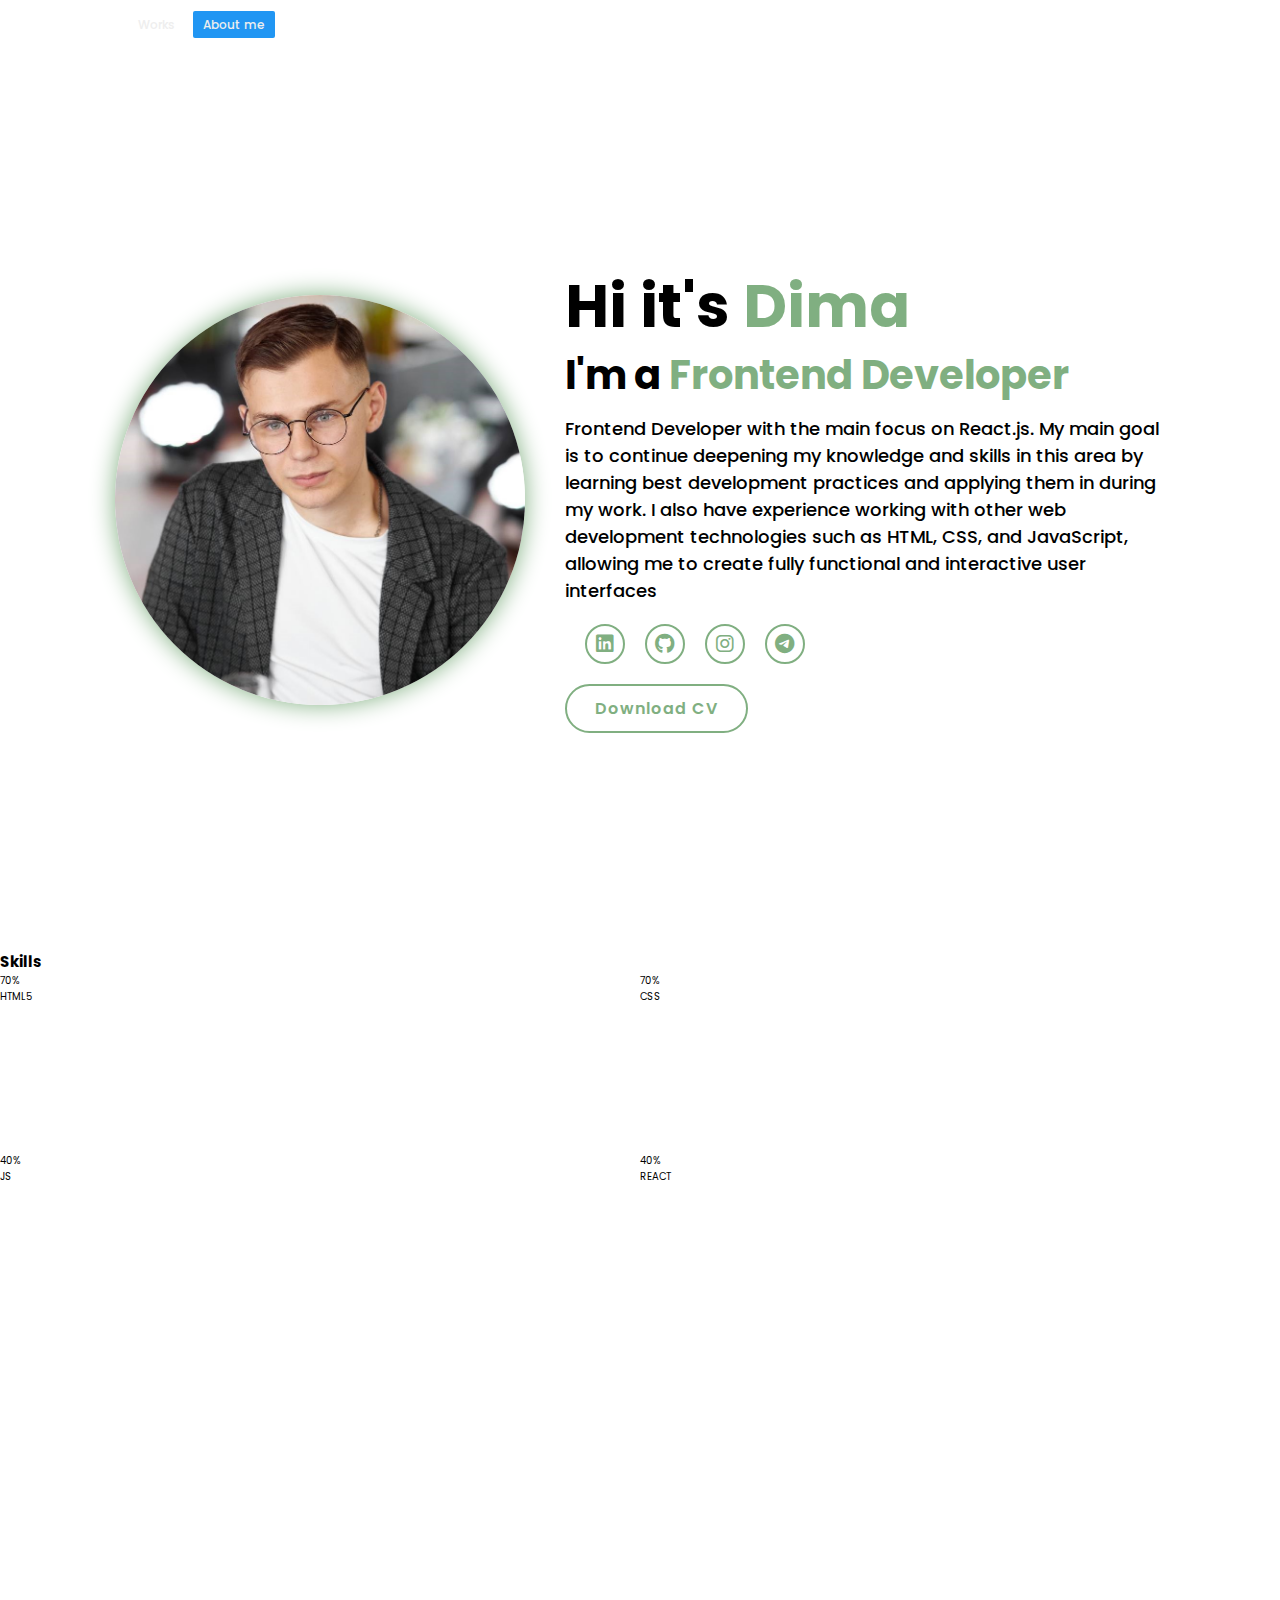
==== about.html @ f8163725 "Add files via upload" ====
<!DOCTYPE html>
<html lang="en">
	<head>
		<meta charset="UTF-8" />
		<meta name="viewport" content="width=device-width, initial-scale=1.0" />
		<title>Dmytryi - About Me</title>
		<link rel="stylesheet" href="./css/main.css" />
		<link
			rel="stylesheet"
			href="https://cdnjs.cloudflare.com/ajax/libs/font-awesome/6.0.0-beta3/css/all.min.css"
		/>
		<link
			rel="stylesheet"
			href="https://cdnjs.cloudflare.com/ajax/libs/font-awesome/6.6.0/css/all.min.css"
			integrity="sha512-Kc323vGBEqzTmouAECnVceyQqyqdsSiqLQISBL29aUW4U/M7pSPA/gEUZQqv1cwx4OnYxTxve5UMg5GT6L4JJg=="
			crossorigin="anonymous"
			referrerpolicy="no-referrer"
		/>
	</head>
	<body>
		<header>
			<nav>
				<a href="./index.html">Works</a>
				<a href="./about.html" class="active">About me</a>
			</nav>
		</header>
		<main>
			<section class="home section" id="home">
				<div class="home-img">
					<img src="./img/me/img1.jpg" alt="" />
				</div>
				<div class="home-content">
					<h1>Hi it's <span class="span">Dima</span></h1>
					<h3 class="typing-text">I'm a <span class="span"></span></h3>
					<p>
						Frontend Developer with the main focus on React.js. My main goal is
						to continue deepening my knowledge and skills in this area by
						learning best development practices and applying them in during my
						work. I also have experience working with other web development
						technologies such as HTML, CSS, and JavaScript, allowing me to
						create fully functional and interactive user interfaces
					</p>
					<div class="social-icon">
						<a href="#"><i class="fa-brands fa-linkedin"></i></a>
						<a href="#"><i class="fa-brands fa-github"></i></a>
						<a href="#"><i class="fa-brands fa-instagram"></i></a>
						<a href="#"><i class="fa-brands fa-telegram"></i></a>
					</div>
					<a href="#" class="btn">Download CV</a>
				</div>
			</section>
			<section class="skills">
				<h2>Skills</h2>
				<div class="radial-bars">
					<div class="radial-bar">
						<svg x="0px" y="0px" viewBox="0 0 200 200">
							<circle class="progress-bar" cx="100" cy="100" r="80"></circle>
							<circle class="path path-1" cx="100" cy="100" r="80"></circle>
						</svg>
						<div class="percentage">70%</div>
						<div class="text">HTML5</div>
					</div>
					<div class="radial-bar">
						<svg x="0px" y="0px" viewBox="0 0 200 200">
							<circle class="progress-bar" cx="100" cy="100" r="80"></circle>
							<circle class="path path-1" cx="100" cy="100" r="80"></circle>
						</svg>
						<div class="percentage">70%</div>
						<div class="text">CSS</div>
					</div>
					<div class="radial-bar">
						<svg x="0px" y="0px" viewBox="0 0 200 200">
							<circle class="progress-bar" cx="100" cy="100" r="80"></circle>
							<circle class="path path-1" cx="100" cy="100" r="80"></circle>
						</svg>
						<div class="percentage">40%</div>
						<div class="text">JS</div>
					</div>
					<div class="radial-bar">
						<svg x="0px" y="0px" viewBox="0 0 200 200">
							<circle class="progress-bar" cx="100" cy="100" r="80"></circle>
							<circle class="path path-1" cx="100" cy="100" r="80"></circle>
						</svg>
						<div class="percentage">40%</div>
						<div class="text">REACT</div>
					</div>
				</div>
			</section>
		</main>
		<footer></footer>
		<script src="./js/text.js"></script>
	</body>
</html>
---- css/main.css ----
@import url("https://fonts.googleapis.com/css2?family=Poppins:ital,wght@0,100;0,200;0,300;0,400;0,500;0,600;0,700;0,800;0,900;1,100;1,200;1,300;1,400;1,500;1,600;1,700;1,800;1,900&display=swap");
:root {
  --main-bg-color: #2196f3;
  --button-hover-color: #2196f3;
  --main-color: #80af81;
  --text-color: #000000;
  --second-bg-color: #ecffe6;
  --bg-color: #ffffff;
}

html {
  font-size: 62.5%;
  overflow-x: hidden;
}

html::-webkit-scrollbar {
  width: 0.8rem;
}

* {
  margin: 0;
  padding: 0;
  -webkit-box-sizing: border-box;
          box-sizing: border-box;
  text-decoration: none;
  border: none;
  outline: none;
  scroll-behavior: smooth;
  font-family: "Poppins", sans-serif;
}

body {
  font-family: "Poppins", sans-serif;
}

a {
  text-decoration: none;
}

/* Header section */
header {
  width: 1140px;
  max-width: 80%;
  margin: auto;
  height: 50px;
  display: -webkit-box;
  display: -ms-flexbox;
  display: flex;
  -webkit-box-align: center;
      -ms-flex-align: center;
          align-items: center;
  position: relative;
  z-index: 100;
}

header nav a {
  color: #eee;
  margin-right: 5px;
  padding: 5px 10px;
  font-family: "Poppins", sans-serif;
  font-size: 12px;
  -webkit-transition: 0.2s;
  transition: 0.2s;
  font-weight: 500;
}

header nav a.active,
header nav a:hover,
header nav a:focus {
  background: var(--main-bg-color);
  border-radius: 2px;
}

/* Slider section */
.slider {
  width: 100vw;
  height: 100vh;
  overflow: hidden;
  position: relative;
  margin-top: -50px;
}

.slider .list .item {
  width: 100%;
  height: 100%;
  position: absolute;
  inset: 0 0 0 0;
}

.slider .list .item img {
  width: 100%;
  height: 100%;
  -o-object-fit: cover;
     object-fit: cover;
}

.slider .list .item .content {
  position: absolute;
  top: 40%;
  width: 1140px;
  max-width: 80%;
  left: 50%;
  -webkit-transform: translateX(-50%);
          transform: translateX(-50%);
  padding-right: 30%;
  -webkit-box-sizing: border-box;
          box-sizing: border-box;
  color: #fff;
  text-shadow: 0 5px 10px rgba(0, 0, 0, 0.2666666667);
}

.slider .list .item .content .type {
  font-size: 5em;
  font-weight: bold;
  line-height: 1.3em;
  color: #fff;
}

.slider .list .item .content .type .type-color {
  color: var(--main-bg-color);
}

.slider .list .item .content .description {
  font-size: 14px;
}

.slider .list .item .content .button {
  margin-top: 20px;
}

.slider .list .item .content .button button {
  border: none;
  background-color: transparent;
  border-radius: 20px;
  border: 1px solid;
  color: #eee;
  padding: 7px 15px;
  font-family: "Poppins", sans-serif;
  font-weight: 500;
  cursor: pointer;
  letter-spacing: 2px;
  -webkit-transition: 0.4s;
  transition: 0.4s;
}

.slider .list .item .content .button button:hover {
  background-color: var(--main-bg-color);
  color: #fff;
}

/* Thubnail section */
.thumbnail {
  display: -webkit-box;
  display: -ms-flexbox;
  display: flex;
  gap: 20px;
  position: absolute;
  bottom: 50px;
  left: 60%;
  width: -webkit-max-content;
  width: -moz-max-content;
  width: max-content;
  z-index: 100;
}

.thumbnail .item {
  width: 150px;
  height: 220px;
  -ms-flex-negative: 0;
      flex-shrink: 0;
  position: relative;
}

.thumbnail .item img {
  width: 100%;
  height: 100%;
  -o-object-fit: cover;
     object-fit: cover;
  border-radius: 20px;
  -webkit-box-shadow: 5px 0 15px rgba(0, 0, 0, 0.3);
          box-shadow: 5px 0 15px rgba(0, 0, 0, 0.3);
}

/* nextPrevArrow section */
.nextPrevArrow {
  position: absolute;
  top: 80%;
  right: 52%;
  z-index: 100;
  width: 300px;
  max-width: 30%;
  display: -webkit-box;
  display: -ms-flexbox;
  display: flex;
  gap: 10px;
  -webkit-box-align: center;
      -ms-flex-align: center;
          align-items: center;
}

.nextPrevArrow button {
  width: 40px;
  height: 40px;
  border-radius: 50%;
  background-color: var(--main-bg-color);
  border: none;
  color: #fff;
  font-family: monospace;
  font-weight: bold;
  cursor: pointer;
  -webkit-transition: 0.5s;
  transition: 0.5s;
}

.nextPrevArrow .prev:hover,
.nextPrevArrow .next:hover {
  background-color: var(--button-hover-color);
  color: #fff;
}

/* Animation part */
.slider .list .item:nth-child(1) {
  z-index: 1;
}

.slider .list .item:nth-child(1) .content .title,
.slider .list .item:nth-child(1) .content .type,
.slider .list .item:nth-child(1) .content .description,
.slider .list .item:nth-child(1) .content .button {
  -webkit-transform: translateY(50px);
          transform: translateY(50px);
  -webkit-filter: blur(20px);
          filter: blur(20px);
  opacity: 0;
  -webkit-animation: showContent 0.5s 1s linear 1 forwards;
          animation: showContent 0.5s 1s linear 1 forwards;
}

@-webkit-keyframes showContent {
  to {
    -webkit-transform: translateY(0px);
            transform: translateY(0px);
    -webkit-filter: blur(0px);
            filter: blur(0px);
    opacity: 1;
  }
}

@keyframes showContent {
  to {
    -webkit-transform: translateY(0px);
            transform: translateY(0px);
    -webkit-filter: blur(0px);
            filter: blur(0px);
    opacity: 1;
  }
}
.slider .list .item:nth-child(1) .content .type {
  -webkit-animation-delay: 0.4s;
          animation-delay: 0.4s;
}

.slider .list .item:nth-child(1) .content .description {
  -webkit-animation-delay: 0.6s;
          animation-delay: 0.6s;
}

.slider .list .item:nth-child(1) .content .button {
  -webkit-animation-delay: 0.8s;
          animation-delay: 0.8s;
}

/* Animation for next button click */
.slider.next .list .item:nth-child(1) img {
  width: 150px;
  height: 220px;
  position: absolute;
  bottom: 50px;
  left: 50%;
  border-radius: 30px;
  -webkit-animation: showImage 0.5s linear 1 forwards;
          animation: showImage 0.5s linear 1 forwards;
}

@-webkit-keyframes showImage {
  to {
    bottom: 0;
    left: 0;
    width: 100%;
    height: 100%;
    border-radius: 0px;
  }
}

@keyframes showImage {
  to {
    bottom: 0;
    left: 0;
    width: 100%;
    height: 100%;
    border-radius: 0px;
  }
}
.slider.next .thumbnail .item:nth-last-child(1) {
  overflow: hidden;
  -webkit-animation: showThumbnail 0.5s linear 1 forwards;
          animation: showThumbnail 0.5s linear 1 forwards;
}

.slider.prev .list .item img {
  z-index: 100;
}

@-webkit-keyframes showThumbnail {
  from {
    width: 0;
    opacity: 0;
  }
}

@keyframes showThumbnail {
  from {
    width: 0;
    opacity: 0;
  }
}
.slider.next .thumbnail {
  -webkit-animation: effectNext 0.5s linear 1 forwards;
          animation: effectNext 0.5s linear 1 forwards;
}

@-webkit-keyframes effectNext {
  from {
    -webkit-transform: translateX(150px);
            transform: translateX(150px);
  }
}

@keyframes effectNext {
  from {
    -webkit-transform: translateX(150px);
            transform: translateX(150px);
  }
}
/* Animation for prev button click */
.slider.prev .list .item:nth-child(2) {
  z-index: 2;
}

.slider.prev .list .item:nth-child(2) {
  position: absolute;
  bottom: 0;
  left: 0;
  -webkit-animation: outFrame 0.5s linear 1 forwards;
          animation: outFrame 0.5s linear 1 forwards;
}

@-webkit-keyframes outFrames {
  to {
    width: 150px;
    height: 220px;
    bottom: 50px;
    left: 50%;
    border-radius: 20px;
  }
}

@keyframes outFrames {
  to {
    width: 150px;
    height: 220px;
    bottom: 50px;
    left: 50%;
    border-radius: 20px;
  }
}
.slider.prev .thumbnail .item:nth-child(1) {
  overflow: hidden;
  opacity: 0;
  -webkit-animation: showThumbnail 0.5s linear 1 forwards;
          animation: showThumbnail 0.5s linear 1 forwards;
}

.slider.prev .list .item:nth-child(1) .content .title,
.slider.prev .list .item:nth-child(1) .content .type,
.slider.prev .list .item:nth-child(1) .content .description,
.slider.prev .list .item:nth-child(1) .content .button {
  -webkit-animation: contentOut 0.5s 1s linear 1 forwards;
          animation: contentOut 0.5s 1s linear 1 forwards;
}

@-webkit-keyframes contentOut {
  to {
    -webkit-transform: translateY(-150px);
            transform: translateY(-150px);
    -webkit-filter: blur(20px);
            filter: blur(20px);
    opacity: 0;
  }
}

@keyframes contentOut {
  to {
    -webkit-transform: translateY(-150px);
            transform: translateY(-150px);
    -webkit-filter: blur(20px);
            filter: blur(20px);
    opacity: 0;
  }
}
@media screen and (max-width: 678px) {
  .slider .list .item .content {
    padding-right: 0;
  }
  .slider .list .item .content .type {
    font-size: 30px;
  }
}
section {
  min-height: 100vh;
  -webkit-box-pack: center;
      -ms-flex-pack: center;
          justify-content: center;
  -webkit-box-align: center;
      -ms-flex-align: center;
          align-items: center;
}

.home {
  display: -webkit-box;
  display: -ms-flexbox;
  display: flex;
  -webkit-box-pack: center;
      -ms-flex-pack: center;
          justify-content: center;
  -webkit-box-align: center;
      -ms-flex-align: center;
          align-items: center;
  gap: 4rem;
}

.home .home-content h1 {
  font-size: 6rem;
  font-weight: 700;
  line-height: 1.3;
}

.span {
  color: var(--main-color);
}

.home-content h3 {
  font-size: 4rem;
  margin-bottom: 1rem;
  font-weight: 700;
}

.home-img {
  border-radius: 50%;
  display: -webkit-box;
  display: -ms-flexbox;
  display: flex;
  -webkit-box-pack: center;
      -ms-flex-pack: center;
          justify-content: center;
  -webkit-box-align: center;
      -ms-flex-align: center;
          align-items: center;
}

.home-img img {
  width: 32vw;
  border-radius: 50%;
  -webkit-box-shadow: 0 0 25px var(--main-color);
          box-shadow: 0 0 25px var(--main-color);
  cursor: pointer;
  -webkit-transition: -webkit-transform 0.3s, -webkit-filter 0.3s;
  transition: -webkit-transform 0.3s, -webkit-filter 0.3s;
  transition: transform 0.3s, filter 0.3s;
  transition: transform 0.3s, filter 0.3s, -webkit-transform 0.3s, -webkit-filter 0.3s;
}

.home-img img:hover {
  -webkit-transform: scale(1.01);
          transform: scale(1.01);
  -webkit-filter: drop-shadow(0 0 25px var(--main-color));
          filter: drop-shadow(0 0 25px var(--main-color));
}

.home-content p {
  font-size: 1.8rem;
  font-weight: 500;
  max-width: 600px;
}

.social-icon {
  display: -webkit-box;
  display: -ms-flexbox;
  display: flex;
  margin: 20px;
  gap: 2rem;
}

.social-icon a {
  display: -webkit-inline-box;
  display: -ms-inline-flexbox;
  display: inline-flex;
  -webkit-box-pack: center;
      -ms-flex-pack: center;
          justify-content: center;
  -webkit-box-align: center;
      -ms-flex-align: center;
          align-items: center;
  width: 4rem;
  height: 4rem;
  background: transparent;
  border: 0.2rem solid var(--main-color);
  font-size: 2rem;
  border-radius: 50%;
  color: var(--main-color);
  -webkit-transition: 0.3s ease;
  transition: 0.3s ease;
}

.social-icon a:hover {
  color: white;
  -webkit-transform: scale(1.3) translateY(-5px);
          transform: scale(1.3) translateY(-5px);
  background: var(--main-color);
  -webkit-box-shadow: 0 0 25px var(--main-color);
          box-shadow: 0 0 25px var(--main-color);
}

.btn {
  display: inline-block;
  padding: 1rem 2.8rem;
  background: var(--bg-color);
  border-radius: 4rem;
  font-size: 1.6rem;
  color: var(--main-color);
  border: 2px solid var(--main-color);
  letter-spacing: 0.1rem;
  font-weight: 600;
  -webkit-transition: 0.3s ease;
  transition: 0.3s ease;
  cursor: pointer;
}

.btn:hover {
  -webkit-transform: scale(1.03);
          transform: scale(1.03);
  background-color: var(--main-color);
  color: var(--text-color);
  -webkit-box-shadow: 0 0 25px var(--main-color);
          box-shadow: 0 0 25px var(--main-color);
}

.typing-text {
  font-size: 34px;
  font-weight: 600;
  min-width: 280px;
}

.typing-text span {
  position: relative;
}

.typing-text span::before {
  content: "Frontend Developer";
  color: var(--main-color);
  -webkit-animation: words 20s infinite;
          animation: words 20s infinite;
}

.typing-text span::after {
  content: "";
  background: var(--bg-color);
  position: absolute;
  width: calc(100% + 8px);
  height: 100%;
  border-left: 3px solid var(--bg-color);
  right: -8;
  -webkit-animation: cursor 0.6s infinite, typing 20s steps(14) infinite;
          animation: cursor 0.6s infinite, typing 20s steps(14) infinite;
}

@-webkit-keyframes cursor {
  to {
    border-left: 3px solid var(--main-color);
  }
}

@keyframes cursor {
  to {
    border-left: 3px solid var(--main-color);
  }
}
@-webkit-keyframes words {
  0%, 100% {
    content: "Frontend Developer";
  }
}
@keyframes words {
  0%, 100% {
    content: "Frontend Developer";
  }
}
@-webkit-keyframes typing {
  10%, 15%, 30%, 35%, 50%, 55%, 70%, 75%, 90%, 95% {
    width: 0;
  }
  5%, 20%, 25%, 40%, 45%, 60%, 65%, 80%, 85% {
    width: calc(100% + 8px);
  }
}
@keyframes typing {
  10%, 15%, 30%, 35%, 50%, 55%, 70%, 75%, 90%, 95% {
    width: 0;
  }
  5%, 20%, 25%, 40%, 45%, 60%, 65%, 80%, 85% {
    width: calc(100% + 8px);
  }
}
@media (max-width: 1000px) {
  .home {
    gap: 4rem;
  }
}
@media (max-width: 995px) {
  .home {
    -webkit-box-orient: vertical;
    -webkit-box-direction: normal;
        -ms-flex-direction: column;
            flex-direction: column;
    margin: 5rem 4rem;
  }
  .home .home-content h3 {
    font-size: 2.5rem;
  }
  .home-content h1 {
    font-size: 5rem;
  }
  .home-img img {
    width: 70vw;
    margin-top: 4rem;
  }
}
.radial-bars {
  width: 100%;
  display: -webkit-box;
  display: -ms-flexbox;
  display: flex;
  -ms-flex-wrap: wrap;
      flex-wrap: wrap;
  -webkit-box-pack: space-evenly;
      -ms-flex-pack: space-evenly;
          justify-content: space-evenly;
  -webkit-box-align: start;
      -ms-flex-align: start;
          align-items: flex-start;
}

.radial-bars .radial-bar {
  width: 50%;
  height: 170px;
  margin-bottom: 10px;
  position: relative;
}

.radial-bars .radial-bar svg {
  position: absolute;
  top: 50%;
  left: 50%;
  -webkit-transform: translate(-50%, -50%) rotate(-90deg);
          transform: translate(-50%, -50%) rotate(-90deg);
  width: 120px;
  height: 160px;
}

.radial-bars .radial-bar .progress-bar {
  stroke-width: 10;
  stroke: black;
  fill: transparent;
  stroke-dasharray: 502;
  stroke-dashoffset: 502;
  stroke-linecap: round;
  -webkit-animation: animate-bar 1s linear forwards;
          animation: animate-bar 1s linear forwards;
}

@-webkit-keyframes animate-bar {
  100% {
    stroke-dashoffset: -1;
  }
}

@keyframes animate-bar {
  100% {
    stroke-dashoffset: -1;
  }
}
.path {
  stroke-width: 10;
  stroke: #0ef;
  fill: transparent;
  stroke-dasharray: 502;
  stroke-dashoffset: 502;
  stroke-linecap: round;
}

.path-1 {
  -webkit-animation: animate-path1 1s 1s linear forwards;
          animation: animate-path1 1s 1s linear forwards;
}

.path-1 {
  -webkit-animation: animate-path1 1s 1s linear forwards;
          animation: animate-path1 1s 1s linear forwards;
}

.path-3 {
  -webkit-animation: animate-path1 1s 1s linear forwards;
          animation: animate-path1 1s 1s linear forwards;
}

.path-4 {
  -webkit-animation: animate-path1 1s 1s linear forwards;
          animation: animate-path1 1s 1s linear forwards;
}

@-webkit-keyframes animate-path1 {
  100% {
    stroke-dashoffset: 50;
  }
}

@keyframes animate-path1 {
  100% {
    stroke-dashoffset: 50;
  }
}
@keyframes animate-path1 {
  100% {
    stroke-dashoffset: 175;
  }
}
@keyframes animate-path1 {
  100% {
    stroke-dashoffset: 225;
  }
}
@keyframes animate-path1 {
  100% {
    stroke-dashoffset: 125;
  }
}
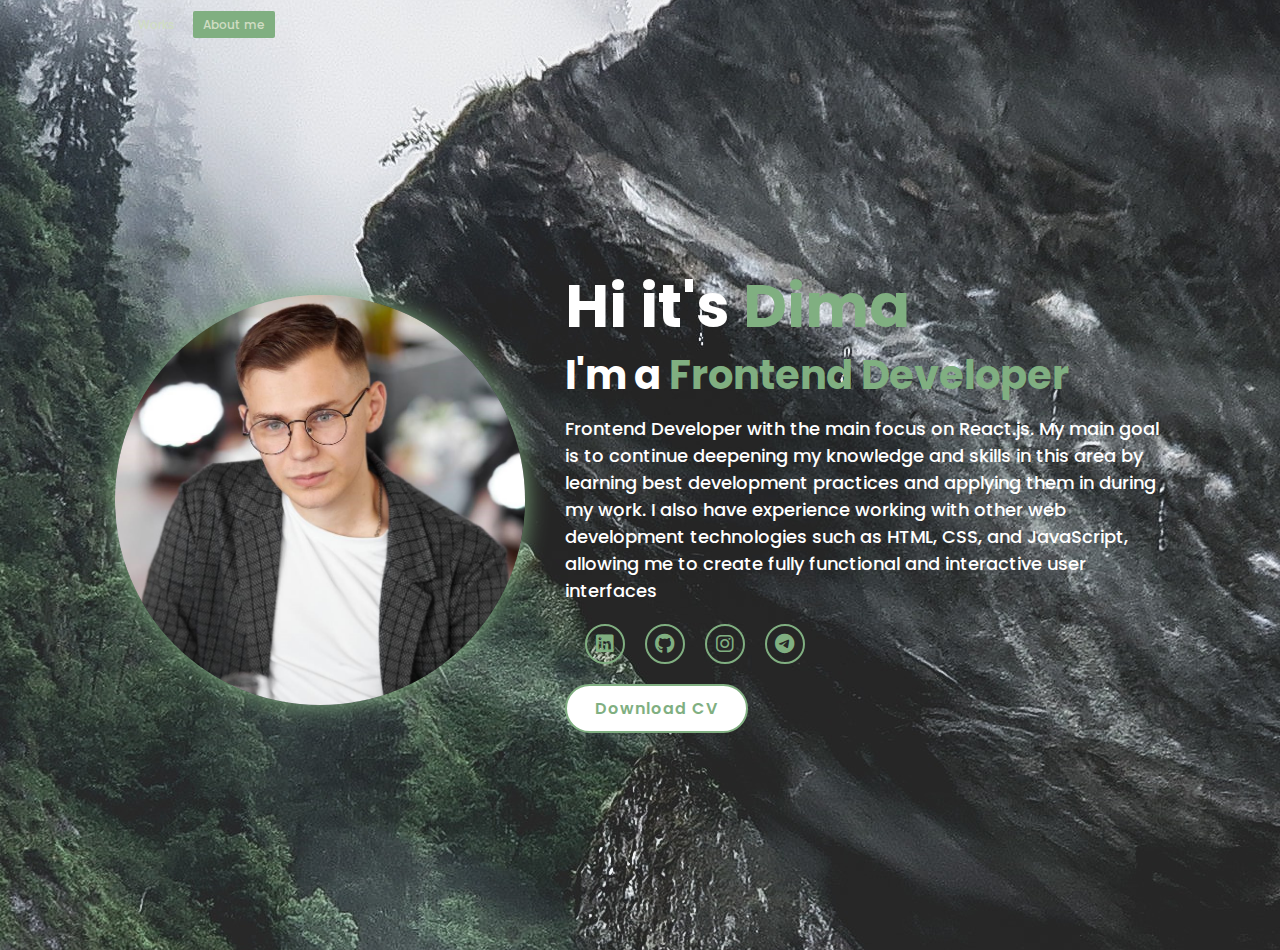
==== commit 87b95b19: "add styles" ====
--- a/about.html
+++ b/about.html
@@ -17,21 +17,23 @@
 			referrerpolicy="no-referrer"
 		/>
 	</head>
-	<body>
-		<header>
+	<body class="body">
+		<header class="header">
 			<nav>
 				<a href="./index.html">Works</a>
 				<a href="./about.html" class="active">About me</a>
 			</nav>
 		</header>
-		<main>
+		<main class="main">
 			<section class="home section" id="home">
 				<div class="home-img">
 					<img src="./img/me/img1.jpg" alt="" />
 				</div>
 				<div class="home-content">
 					<h1>Hi it's <span class="span">Dima</span></h1>
-					<h3 class="typing-text">I'm a <span class="span"></span></h3>
+					<h3 class="typing-text">
+						I'm a <span class="span">Frontend Developer</span>
+					</h3>
 					<p>
 						Frontend Developer with the main focus on React.js. My main goal is
 						to continue deepening my knowledge and skills in this area by
@@ -41,49 +43,24 @@
 						create fully functional and interactive user interfaces
 					</p>
 					<div class="social-icon">
-						<a href="#"><i class="fa-brands fa-linkedin"></i></a>
-						<a href="#"><i class="fa-brands fa-github"></i></a>
-						<a href="#"><i class="fa-brands fa-instagram"></i></a>
-						<a href="#"><i class="fa-brands fa-telegram"></i></a>
+						<a href="https://www.linkedin.com/in/muzalevskyi/" target="_blank"
+							><i class="fa-brands fa-linkedin"></i
+						></a>
+						<a href="https://github.com/Dmyryi" target="_blank"
+							><i class="fa-brands fa-github"></i
+						></a>
+						<a
+							href="https://www.instagram.com/muzalevskyi.dmitrii/"
+							target="_blank"
+							><i class="fa-brands fa-instagram"></i
+						></a>
+						<a href="https://t.me/Dmytryi_Muzalevskyi" target="_blank"
+							><i class="fa-brands fa-telegram"></i
+						></a>
 					</div>
-					<a href="#" class="btn">Download CV</a>
-				</div>
-			</section>
-			<section class="skills">
-				<h2>Skills</h2>
-				<div class="radial-bars">
-					<div class="radial-bar">
-						<svg x="0px" y="0px" viewBox="0 0 200 200">
-							<circle class="progress-bar" cx="100" cy="100" r="80"></circle>
-							<circle class="path path-1" cx="100" cy="100" r="80"></circle>
-						</svg>
-						<div class="percentage">70%</div>
-						<div class="text">HTML5</div>
-					</div>
-					<div class="radial-bar">
-						<svg x="0px" y="0px" viewBox="0 0 200 200">
-							<circle class="progress-bar" cx="100" cy="100" r="80"></circle>
-							<circle class="path path-1" cx="100" cy="100" r="80"></circle>
-						</svg>
-						<div class="percentage">70%</div>
-						<div class="text">CSS</div>
-					</div>
-					<div class="radial-bar">
-						<svg x="0px" y="0px" viewBox="0 0 200 200">
-							<circle class="progress-bar" cx="100" cy="100" r="80"></circle>
-							<circle class="path path-1" cx="100" cy="100" r="80"></circle>
-						</svg>
-						<div class="percentage">40%</div>
-						<div class="text">JS</div>
-					</div>
-					<div class="radial-bar">
-						<svg x="0px" y="0px" viewBox="0 0 200 200">
-							<circle class="progress-bar" cx="100" cy="100" r="80"></circle>
-							<circle class="path path-1" cx="100" cy="100" r="80"></circle>
-						</svg>
-						<div class="percentage">40%</div>
-						<div class="text">REACT</div>
-					</div>
+					<a href="./cv/Dmytryi_CV.pdf" target="_blank" class="btn"
+						>Download CV</a
+					>
 				</div>
 			</section>
 		</main>
--- a/css/main.css
+++ b/css/main.css
@@ -4,13 +4,14 @@
   --button-hover-color: #2196f3;
   --main-color: #80af81;
   --text-color: #000000;
-  --second-bg-color: #ecffe6;
+  --second-bg-color: #333;
   --bg-color: #ffffff;
 }
 
 html {
   font-size: 62.5%;
   overflow-x: hidden;
+  color: #ffffff;
 }
 
 html::-webkit-scrollbar {
@@ -68,6 +69,40 @@
 header nav a:hover,
 header nav a:focus {
   background: var(--main-bg-color);
+  border-radius: 2px;
+}
+
+/* Header section */
+.header {
+  width: 1140px;
+  max-width: 80%;
+  margin: auto;
+  height: 50px;
+  display: -webkit-box;
+  display: -ms-flexbox;
+  display: flex;
+  -webkit-box-align: center;
+      -ms-flex-align: center;
+          align-items: center;
+  position: relative;
+  z-index: 100;
+}
+
+.header nav a {
+  color: #d0ddc4;
+  margin-right: 5px;
+  padding: 5px 10px;
+  font-family: "Poppins", sans-serif;
+  font-size: 12px;
+  -webkit-transition: 0.2s;
+  transition: 0.2s;
+  font-weight: 500;
+}
+
+.header nav a.active,
+.header nav a:hover,
+.header nav a:focus {
+  background: var(--main-color);
   border-radius: 2px;
 }
 
@@ -124,6 +159,7 @@
   font-size: 14px;
 }
 
+/* Existing CSS */
 .slider .list .item .content .button {
   margin-top: 20px;
 }
@@ -141,11 +177,91 @@
   letter-spacing: 2px;
   -webkit-transition: 0.4s;
   transition: 0.4s;
+  display: -webkit-box;
+  display: -ms-flexbox;
+  display: flex; /* Ensure content is aligned correctly */
+  -webkit-box-align: center;
+      -ms-flex-align: center;
+          align-items: center; /* Center align icon with text */
 }
 
 .slider .list .item .content .button button:hover {
   background-color: var(--main-bg-color);
   color: #fff;
+}
+
+/* Additional CSS for the icon */
+.slider .list .item .content .button button i {
+  margin-left: 8px; /* Space between text and icon */
+  font-size: 14px; /* Adjust icon size */
+  -webkit-transition: -webkit-transform 0.4s;
+  transition: -webkit-transform 0.4s;
+  transition: transform 0.4s;
+  transition: transform 0.4s, -webkit-transform 0.4s; /* Smooth transition for hover effect */
+}
+
+.slider .list .item .content .button button:hover i {
+  -webkit-transform: translateX(5px);
+          transform: translateX(5px); /* Move icon slightly to the right on hover */
+}
+
+/* Existing CSS */
+.slider .list .item .content .button {
+  margin-top: 20px;
+}
+
+.slider .list .item .content .button button {
+  border: none;
+  background-color: transparent;
+  border-radius: 20px;
+  border: 1px solid;
+  color: #eee;
+  padding: 7px 15px;
+  font-family: "Poppins", sans-serif;
+  font-weight: 500;
+  cursor: pointer;
+  letter-spacing: 2px;
+  -webkit-transition: 0.4s;
+  transition: 0.4s;
+  display: -webkit-box;
+  display: -ms-flexbox;
+  display: flex; /* Ensure content is aligned correctly */
+  -webkit-box-align: center;
+      -ms-flex-align: center;
+          align-items: center; /* Center align icon with text */
+}
+
+.slider .list .item .content .button button:hover,
+.slider .list .item .content .button button:focus {
+  background-color: var(--main-bg-color);
+  color: #fff;
+  -webkit-transform: scale(1.1) translateY(-5px);
+          transform: scale(1.1) translateY(-5px);
+  background: var(--main-bg-color);
+  -webkit-box-shadow: 0 0 25px var(--main-bg-color);
+          box-shadow: 0 0 25px var(--main-bg-color);
+}
+
+.button-svg {
+  width: 10px;
+  height: 10px;
+  fill: #ffffff;
+}
+
+/* Additional CSS for the icon */
+.slider .list .item .content .button button svg {
+  font-size: 14px;
+  /* Adjust icon size */
+  -webkit-transition: -webkit-transform 0.4s;
+  transition: -webkit-transform 0.4s;
+  transition: transform 0.4s;
+  transition: transform 0.4s, -webkit-transform 0.4s;
+  /* Smooth transition for hover effect */
+}
+
+.slider .list .item .content .button button:hover svg {
+  -webkit-transform: translate(2px, -2px);
+          transform: translate(2px, -2px); /* Move icon slightly up-right on hover */
 }
 
 /* Thubnail section */
@@ -416,6 +532,10 @@
     font-size: 30px;
   }
 }
+.body {
+  background: url("../../img/ESTRADA.jpg") no-repeat center center fixed;
+}
+
 section {
   min-height: 100vh;
   -webkit-box-pack: center;
@@ -550,7 +670,7 @@
   -webkit-transform: scale(1.03);
           transform: scale(1.03);
   background-color: var(--main-color);
-  color: var(--text-color);
+  color: #fff;
   -webkit-box-shadow: 0 0 25px var(--main-color);
           box-shadow: 0 0 25px var(--main-color);
 }
@@ -565,62 +685,6 @@
   position: relative;
 }
 
-.typing-text span::before {
-  content: "Frontend Developer";
-  color: var(--main-color);
-  -webkit-animation: words 20s infinite;
-          animation: words 20s infinite;
-}
-
-.typing-text span::after {
-  content: "";
-  background: var(--bg-color);
-  position: absolute;
-  width: calc(100% + 8px);
-  height: 100%;
-  border-left: 3px solid var(--bg-color);
-  right: -8;
-  -webkit-animation: cursor 0.6s infinite, typing 20s steps(14) infinite;
-          animation: cursor 0.6s infinite, typing 20s steps(14) infinite;
-}
-
-@-webkit-keyframes cursor {
-  to {
-    border-left: 3px solid var(--main-color);
-  }
-}
-
-@keyframes cursor {
-  to {
-    border-left: 3px solid var(--main-color);
-  }
-}
-@-webkit-keyframes words {
-  0%, 100% {
-    content: "Frontend Developer";
-  }
-}
-@keyframes words {
-  0%, 100% {
-    content: "Frontend Developer";
-  }
-}
-@-webkit-keyframes typing {
-  10%, 15%, 30%, 35%, 50%, 55%, 70%, 75%, 90%, 95% {
-    width: 0;
-  }
-  5%, 20%, 25%, 40%, 45%, 60%, 65%, 80%, 85% {
-    width: calc(100% + 8px);
-  }
-}
-@keyframes typing {
-  10%, 15%, 30%, 35%, 50%, 55%, 70%, 75%, 90%, 95% {
-    width: 0;
-  }
-  5%, 20%, 25%, 40%, 45%, 60%, 65%, 80%, 85% {
-    width: calc(100% + 8px);
-  }
-}
 @media (max-width: 1000px) {
   .home {
     gap: 4rem;
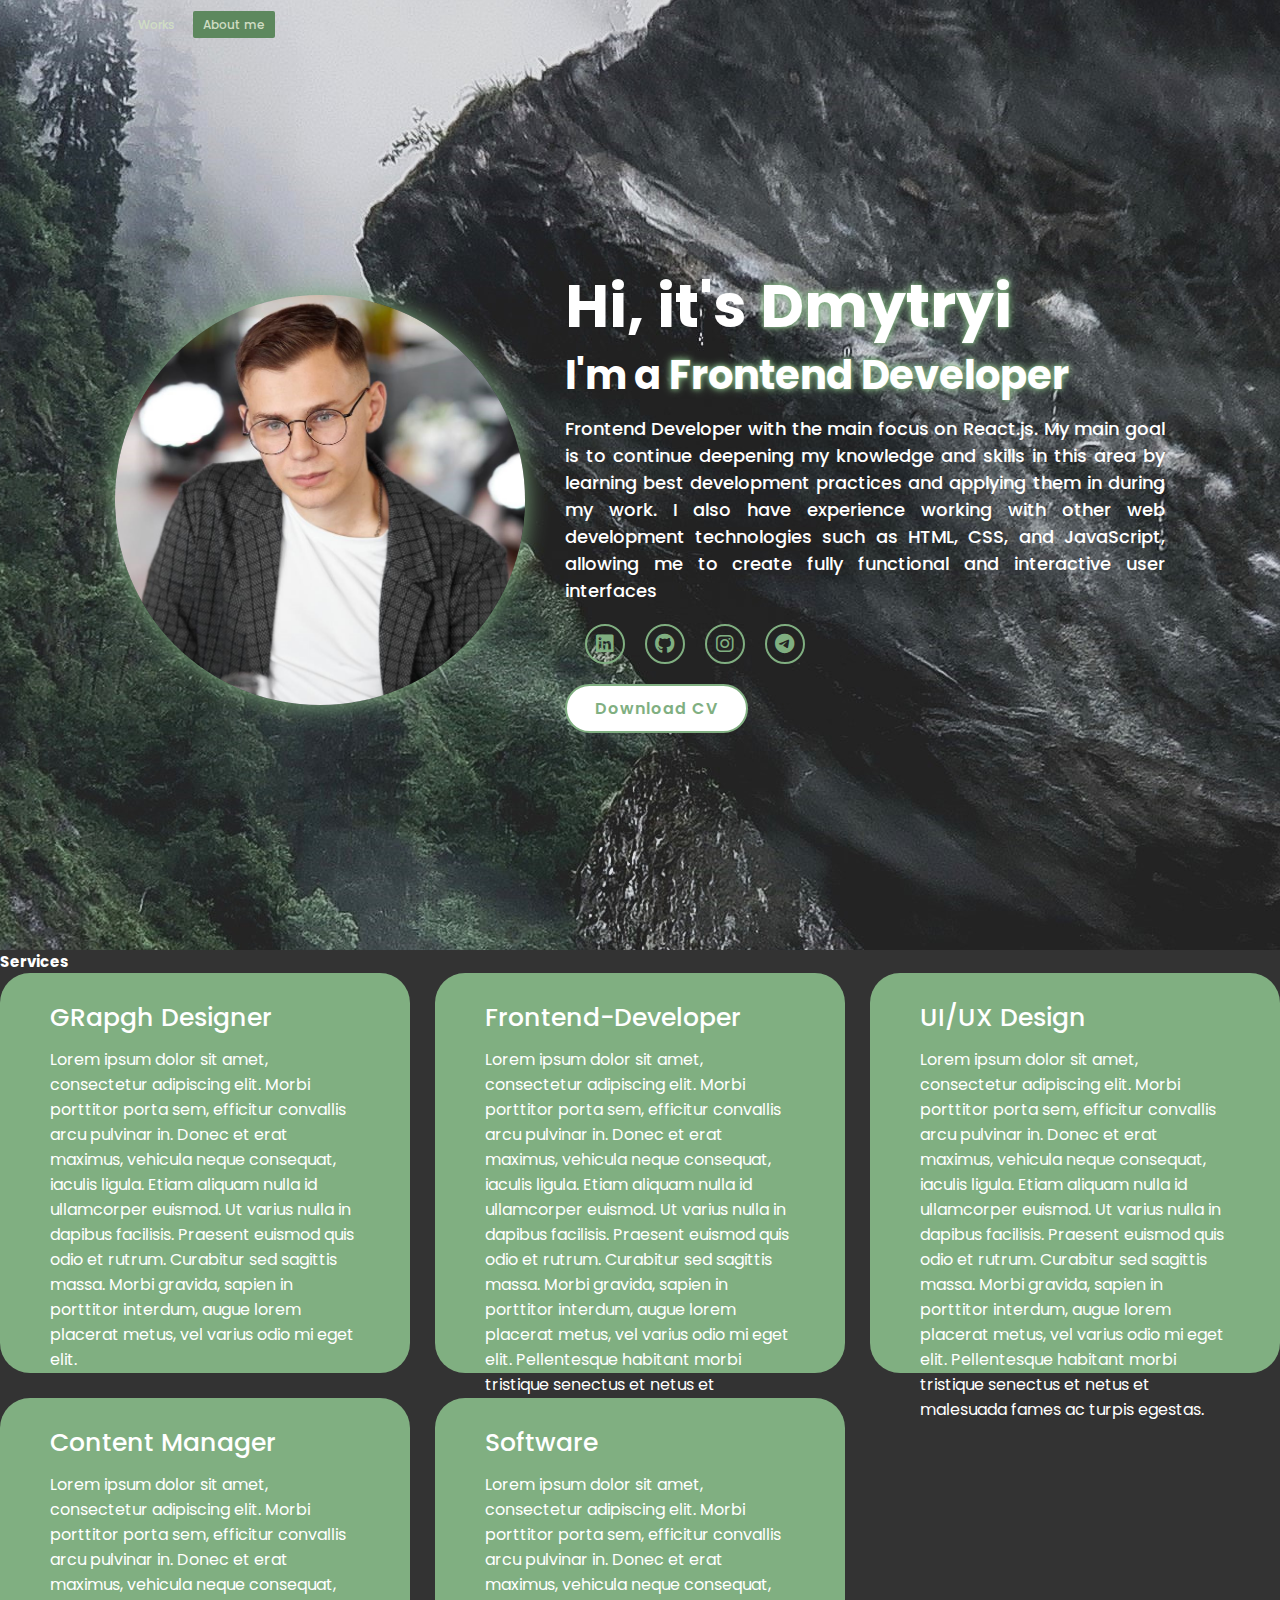
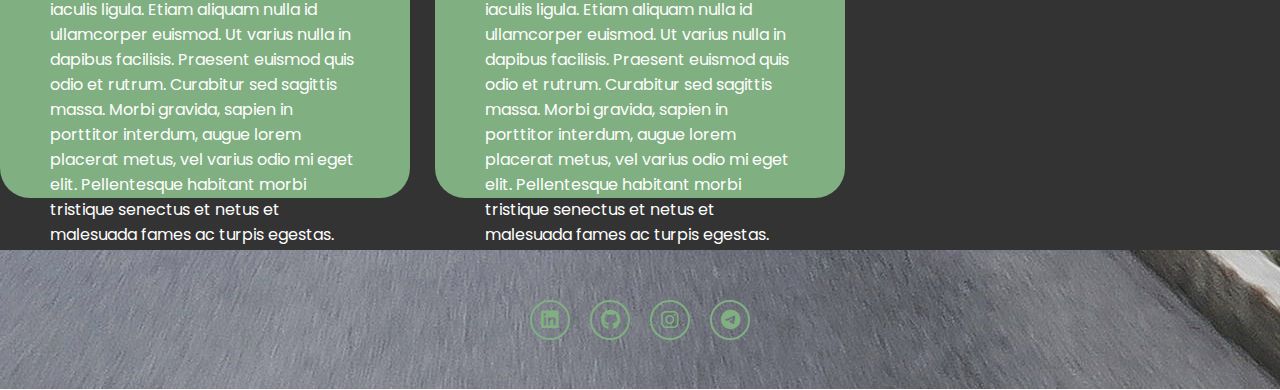
==== commit ffa4f0fc: "update portfolio" ====
--- a/about.html
+++ b/about.html
@@ -30,7 +30,7 @@
 					<img src="./img/me/img1.jpg" alt="" />
 				</div>
 				<div class="home-content">
-					<h1>Hi it's <span class="span">Dima</span></h1>
+					<h1>Hi, it's <span class="span">Dmytryi</span></h1>
 					<h3 class="typing-text">
 						I'm a <span class="span">Frontend Developer</span>
 					</h3>
@@ -58,13 +58,121 @@
 							><i class="fa-brands fa-telegram"></i
 						></a>
 					</div>
-					<a href="./cv/Dmytryi_CV.pdf" target="_blank" class="btn"
+					<a
+						href="./cv/Dmytro Muzalevskyi - Frontend_Developer.pdf"
+						target="_blank"
+						class="btn"
 						>Download CV</a
 					>
 				</div>
 			</section>
+			<section class="services" id="services">
+				<h2 class="heading">Services</h2>
+
+				<div class="services-container">
+					<div class="service-box">
+						<div class="service-info">
+							<h4>GRapgh Designer</h4>
+
+							<p>
+								Lorem ipsum dolor sit amet, consectetur adipiscing elit. Morbi
+								porttitor porta sem, efficitur convallis arcu pulvinar in. Donec
+								et erat maximus, vehicula neque consequat, iaculis ligula. Etiam
+								aliquam nulla id ullamcorper euismod. Ut varius nulla in dapibus
+								facilisis. Praesent euismod quis odio et rutrum. Curabitur sed
+								sagittis massa. Morbi gravida, sapien in porttitor interdum,
+								augue lorem placerat metus, vel varius odio mi eget elit.
+							</p>
+						</div>
+					</div>
+					<div class="service-box">
+						<div class="service-info">
+							<h4>Frontend-Developer</h4>
+
+							<p>
+								Lorem ipsum dolor sit amet, consectetur adipiscing elit. Morbi
+								porttitor porta sem, efficitur convallis arcu pulvinar in. Donec
+								et erat maximus, vehicula neque consequat, iaculis ligula. Etiam
+								aliquam nulla id ullamcorper euismod. Ut varius nulla in dapibus
+								facilisis. Praesent euismod quis odio et rutrum. Curabitur sed
+								sagittis massa. Morbi gravida, sapien in porttitor interdum,
+								augue lorem placerat metus, vel varius odio mi eget elit.
+								Pellentesque habitant morbi tristique senectus et netus et
+								malesuada fames ac turpis egestas.
+							</p>
+						</div>
+					</div>
+					<div class="service-box">
+						<div class="service-info">
+							<h4>UI/UX Design</h4>
+
+							<p>
+								Lorem ipsum dolor sit amet, consectetur adipiscing elit. Morbi
+								porttitor porta sem, efficitur convallis arcu pulvinar in. Donec
+								et erat maximus, vehicula neque consequat, iaculis ligula. Etiam
+								aliquam nulla id ullamcorper euismod. Ut varius nulla in dapibus
+								facilisis. Praesent euismod quis odio et rutrum. Curabitur sed
+								sagittis massa. Morbi gravida, sapien in porttitor interdum,
+								augue lorem placerat metus, vel varius odio mi eget elit.
+								Pellentesque habitant morbi tristique senectus et netus et
+								malesuada fames ac turpis egestas.
+							</p>
+						</div>
+					</div>
+					<div class="service-box">
+						<div class="service-info">
+							<h4>Content Manager</h4>
+
+							<p>
+								Lorem ipsum dolor sit amet, consectetur adipiscing elit. Morbi
+								porttitor porta sem, efficitur convallis arcu pulvinar in. Donec
+								et erat maximus, vehicula neque consequat, iaculis ligula. Etiam
+								aliquam nulla id ullamcorper euismod. Ut varius nulla in dapibus
+								facilisis. Praesent euismod quis odio et rutrum. Curabitur sed
+								sagittis massa. Morbi gravida, sapien in porttitor interdum,
+								augue lorem placerat metus, vel varius odio mi eget elit.
+								Pellentesque habitant morbi tristique senectus et netus et
+								malesuada fames ac turpis egestas.
+							</p>
+						</div>
+					</div>
+
+					<div class="service-box">
+						<div class="service-info">
+							<h4>Software</h4>
+
+							<p>
+								Lorem ipsum dolor sit amet, consectetur adipiscing elit. Morbi
+								porttitor porta sem, efficitur convallis arcu pulvinar in. Donec
+								et erat maximus, vehicula neque consequat, iaculis ligula. Etiam
+								aliquam nulla id ullamcorper euismod. Ut varius nulla in dapibus
+								facilisis. Praesent euismod quis odio et rutrum. Curabitur sed
+								sagittis massa. Morbi gravida, sapien in porttitor interdum,
+								augue lorem placerat metus, vel varius odio mi eget elit.
+								Pellentesque habitant morbi tristique senectus et netus et
+								malesuada fames ac turpis egestas.
+							</p>
+						</div>
+					</div>
+				</div>
+			</section>
 		</main>
-		<footer></footer>
-		<script src="./js/text.js"></script>
+		<footer>
+			<div class="footer-social-icon">
+				<a href="https://www.linkedin.com/in/muzalevskyi/" target="_blank"
+					><i class="fa-brands fa-linkedin"></i
+				></a>
+				<a href="https://github.com/Dmyryi" target="_blank"
+					><i class="fa-brands fa-github"></i
+				></a>
+				<a href="https://www.instagram.com/muzalevskyi.dmitrii/" target="_blank"
+					><i class="fa-brands fa-instagram"></i
+				></a>
+				<a href="https://t.me/Dmytryi_Muzalevskyi" target="_blank"
+					><i class="fa-brands fa-telegram"></i
+				></a>
+			</div>
+		</footer>
+		<script src="./js/index.js"></script>
 	</body>
 </html>
--- a/css/main.css
+++ b/css/main.css
@@ -65,6 +65,11 @@
   font-weight: 500;
 }
 
+header nav a {
+  -webkit-transition: background 0.4s ease, border-radius 0.4s ease;
+  transition: background 0.4s ease, border-radius 0.4s ease;
+}
+
 header nav a.active,
 header nav a:hover,
 header nav a:focus {
@@ -99,10 +104,15 @@
   font-weight: 500;
 }
 
+.header nav a {
+  -webkit-transition: background 0.4s ease, border-radius 0.4s ease;
+  transition: background 0.4s ease, border-radius 0.4s ease;
+}
+
 .header nav a.active,
 .header nav a:hover,
 .header nav a:focus {
-  background: var(--main-color);
+  background: #5d885e;
   border-radius: 2px;
 }
 
@@ -330,8 +340,13 @@
 
 .nextPrevArrow .prev:hover,
 .nextPrevArrow .next:hover {
-  background-color: var(--button-hover-color);
+  background-color: var(--main-bg-color);
   color: #fff;
+  -webkit-transform: scale(0.95);
+          transform: scale(0.95);
+  background: var(--main-bg-color);
+  -webkit-box-shadow: 0 0 25px var(--main-bg-color);
+          box-shadow: 0 0 25px var(--main-bg-color);
 }
 
 /* Animation part */
@@ -533,7 +548,10 @@
   }
 }
 .body {
-  background: url("../../img/ESTRADA.jpg") no-repeat center center fixed;
+  background-image: url("../img/ESTRADA.jpg");
+  background-repeat: no-repeat;
+  background-position: center center;
+  background-attachment: fixed;
 }
 
 section {
@@ -566,7 +584,8 @@
 }
 
 .span {
-  color: var(--main-color);
+  color: #fff;
+  text-shadow: 0 0 1px var(--main-color), 0 0 1px var(--main-color), 0 0 10px var(--main-color), 0 0 5px var(--main-color);
 }
 
 .home-content h3 {
@@ -611,6 +630,7 @@
   font-size: 1.8rem;
   font-weight: 500;
   max-width: 600px;
+  text-align: justify;
 }
 
 .social-icon {
@@ -817,4 +837,147 @@
   100% {
     stroke-dashoffset: 125;
   }
+}
+@media (max-width: 1000px) {
+  .home {
+    gap: 4rem;
+  }
+}
+@media (max-width: 995px) {
+  .home {
+    -webkit-box-orient: vertical;
+    -webkit-box-direction: normal;
+        -ms-flex-direction: column;
+            flex-direction: column;
+    margin: 5rem 4rem;
+  }
+  .home .home-content h3 {
+    font-size: 2.5rem;
+  }
+  .home-content h1 {
+    font-size: 5rem;
+  }
+  .home-img img {
+    width: 70vw;
+    margin-top: 4rem;
+  }
+}
+.services {
+  background: var(--second-bg-color);
+}
+
+.services-container {
+  display: grid;
+  grid-template-columns: repeat(3, 1fr);
+  -webkit-box-align: center;
+      -ms-flex-align: center;
+          align-items: center;
+  gap: 2.5rem;
+}
+
+.service-box {
+  background-color: var(--main-color);
+  height: 400px;
+  border-radius: 3rem;
+  cursor: pointer;
+  -webkit-transition: 0.3s ease;
+  transition: 0.3s ease;
+}
+
+.service-box:hover {
+  background: white;
+  color: var(--main-color);
+  -webkit-transform: scale(1.03);
+          transform: scale(1.03);
+  border: 2px solid var(--main-color);
+}
+
+.service-box .service-info {
+  display: -webkit-box;
+  display: -ms-flexbox;
+  display: flex;
+  -webkit-box-orient: vertical;
+  -webkit-box-direction: normal;
+      -ms-flex-direction: column;
+          flex-direction: column;
+  text-align: left;
+  max-height: 200px;
+  -webkit-box-pack: center;
+      -ms-flex-pack: center;
+          justify-content: center;
+  -webkit-box-align: baseline;
+      -ms-flex-align: baseline;
+          align-items: baseline;
+  padding: 5em;
+}
+
+.service-info h4 {
+  font-size: 2.5rem;
+  font-weight: 500;
+  margin-bottom: 1rem;
+}
+
+.service-info p {
+  font-size: 1.6rem;
+  font-weight: 400;
+  max-height: 100px;
+  margin: auto;
+}
+
+@media (max-width: 991px) {
+  section {
+    padding: 10rem 3% 2rem;
+  }
+  .services {
+    padding-bottom: 3rem;
+  }
+}
+@media (max-width: 895px) {
+  .services h2 {
+    margin-bottom: 3rem;
+  }
+  .services-container {
+    grid-template-columns: repeat(1, 1fr);
+  }
+}
+.footer-social-icon {
+  display: -webkit-box;
+  display: -ms-flexbox;
+  display: flex;
+  -webkit-box-pack: center;
+      -ms-flex-pack: center;
+          justify-content: center;
+  margin-top: 50px;
+  margin-bottom: 50px;
+  gap: 2rem;
+}
+
+.footer-social-icon a {
+  display: -webkit-inline-box;
+  display: -ms-inline-flexbox;
+  display: inline-flex;
+  -webkit-box-pack: center;
+      -ms-flex-pack: center;
+          justify-content: center;
+  -webkit-box-align: center;
+      -ms-flex-align: center;
+          align-items: center;
+  width: 4rem;
+  height: 4rem;
+  background: transparent;
+  border: 0.2rem solid var(--main-color);
+  font-size: 2rem;
+  border-radius: 50%;
+  color: var(--main-color);
+  -webkit-transition: 0.3s ease;
+  transition: 0.3s ease;
+}
+
+.footer-social-icon a:hover {
+  color: white;
+  -webkit-transform: scale(1.3) translateY(-5px);
+          transform: scale(1.3) translateY(-5px);
+  background: var(--main-color);
+  -webkit-box-shadow: 0 0 25px var(--main-color);
+          box-shadow: 0 0 25px var(--main-color);
 }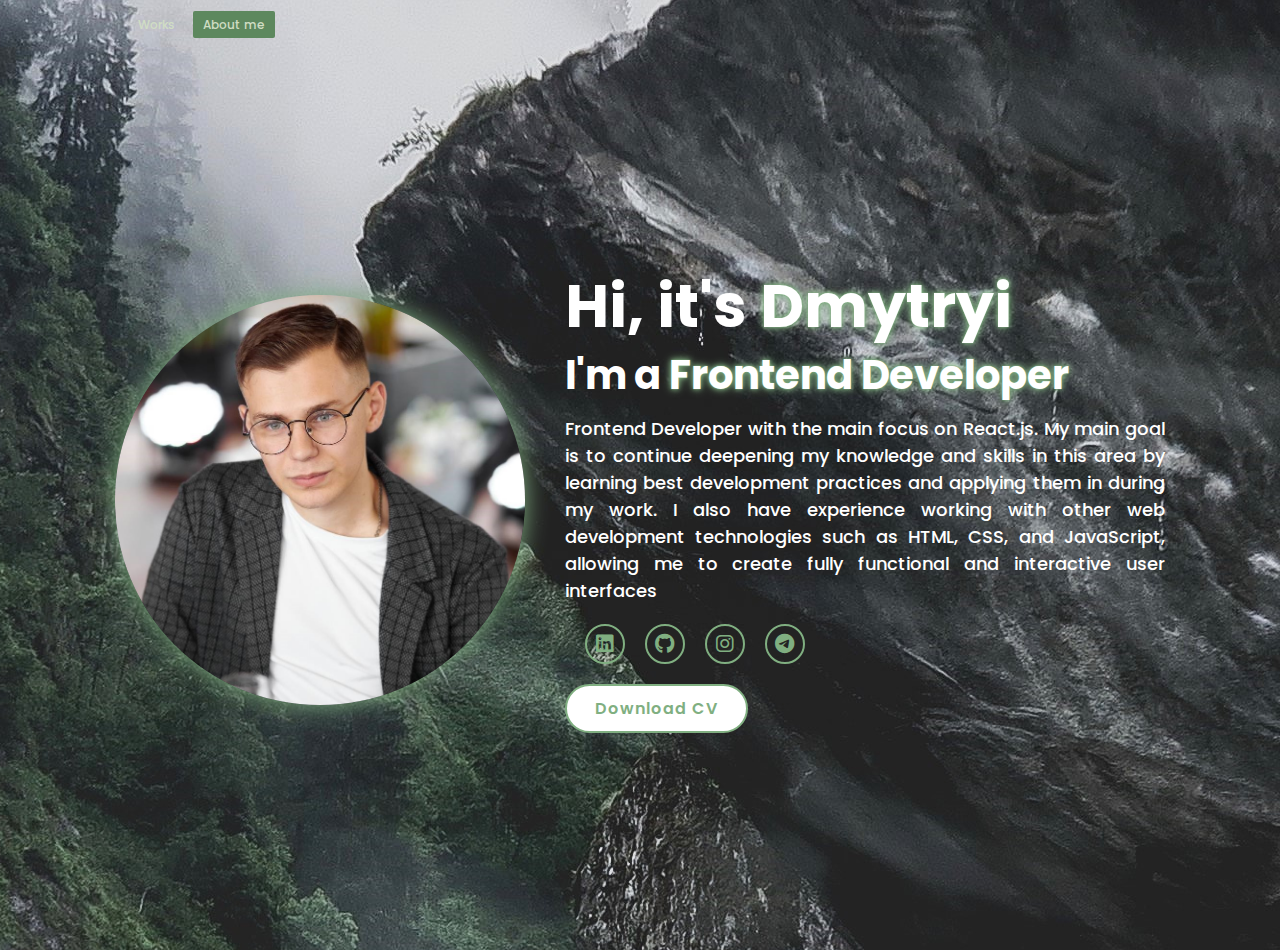
==== commit 4ba3366a: "update" ====
--- a/about.html
+++ b/about.html
@@ -66,113 +66,8 @@
 					>
 				</div>
 			</section>
-			<section class="services" id="services">
-				<h2 class="heading">Services</h2>
+		</main>
 
-				<div class="services-container">
-					<div class="service-box">
-						<div class="service-info">
-							<h4>GRapgh Designer</h4>
-
-							<p>
-								Lorem ipsum dolor sit amet, consectetur adipiscing elit. Morbi
-								porttitor porta sem, efficitur convallis arcu pulvinar in. Donec
-								et erat maximus, vehicula neque consequat, iaculis ligula. Etiam
-								aliquam nulla id ullamcorper euismod. Ut varius nulla in dapibus
-								facilisis. Praesent euismod quis odio et rutrum. Curabitur sed
-								sagittis massa. Morbi gravida, sapien in porttitor interdum,
-								augue lorem placerat metus, vel varius odio mi eget elit.
-							</p>
-						</div>
-					</div>
-					<div class="service-box">
-						<div class="service-info">
-							<h4>Frontend-Developer</h4>
-
-							<p>
-								Lorem ipsum dolor sit amet, consectetur adipiscing elit. Morbi
-								porttitor porta sem, efficitur convallis arcu pulvinar in. Donec
-								et erat maximus, vehicula neque consequat, iaculis ligula. Etiam
-								aliquam nulla id ullamcorper euismod. Ut varius nulla in dapibus
-								facilisis. Praesent euismod quis odio et rutrum. Curabitur sed
-								sagittis massa. Morbi gravida, sapien in porttitor interdum,
-								augue lorem placerat metus, vel varius odio mi eget elit.
-								Pellentesque habitant morbi tristique senectus et netus et
-								malesuada fames ac turpis egestas.
-							</p>
-						</div>
-					</div>
-					<div class="service-box">
-						<div class="service-info">
-							<h4>UI/UX Design</h4>
-
-							<p>
-								Lorem ipsum dolor sit amet, consectetur adipiscing elit. Morbi
-								porttitor porta sem, efficitur convallis arcu pulvinar in. Donec
-								et erat maximus, vehicula neque consequat, iaculis ligula. Etiam
-								aliquam nulla id ullamcorper euismod. Ut varius nulla in dapibus
-								facilisis. Praesent euismod quis odio et rutrum. Curabitur sed
-								sagittis massa. Morbi gravida, sapien in porttitor interdum,
-								augue lorem placerat metus, vel varius odio mi eget elit.
-								Pellentesque habitant morbi tristique senectus et netus et
-								malesuada fames ac turpis egestas.
-							</p>
-						</div>
-					</div>
-					<div class="service-box">
-						<div class="service-info">
-							<h4>Content Manager</h4>
-
-							<p>
-								Lorem ipsum dolor sit amet, consectetur adipiscing elit. Morbi
-								porttitor porta sem, efficitur convallis arcu pulvinar in. Donec
-								et erat maximus, vehicula neque consequat, iaculis ligula. Etiam
-								aliquam nulla id ullamcorper euismod. Ut varius nulla in dapibus
-								facilisis. Praesent euismod quis odio et rutrum. Curabitur sed
-								sagittis massa. Morbi gravida, sapien in porttitor interdum,
-								augue lorem placerat metus, vel varius odio mi eget elit.
-								Pellentesque habitant morbi tristique senectus et netus et
-								malesuada fames ac turpis egestas.
-							</p>
-						</div>
-					</div>
-
-					<div class="service-box">
-						<div class="service-info">
-							<h4>Software</h4>
-
-							<p>
-								Lorem ipsum dolor sit amet, consectetur adipiscing elit. Morbi
-								porttitor porta sem, efficitur convallis arcu pulvinar in. Donec
-								et erat maximus, vehicula neque consequat, iaculis ligula. Etiam
-								aliquam nulla id ullamcorper euismod. Ut varius nulla in dapibus
-								facilisis. Praesent euismod quis odio et rutrum. Curabitur sed
-								sagittis massa. Morbi gravida, sapien in porttitor interdum,
-								augue lorem placerat metus, vel varius odio mi eget elit.
-								Pellentesque habitant morbi tristique senectus et netus et
-								malesuada fames ac turpis egestas.
-							</p>
-						</div>
-					</div>
-				</div>
-			</section>
-		</main>
-		<footer>
-			<div class="footer-social-icon">
-				<a href="https://www.linkedin.com/in/muzalevskyi/" target="_blank"
-					><i class="fa-brands fa-linkedin"></i
-				></a>
-				<a href="https://github.com/Dmyryi" target="_blank"
-					><i class="fa-brands fa-github"></i
-				></a>
-				<a href="https://www.instagram.com/muzalevskyi.dmitrii/" target="_blank"
-					><i class="fa-brands fa-instagram"></i
-				></a>
-				<a href="https://t.me/Dmytryi_Muzalevskyi" target="_blank"
-					><i class="fa-brands fa-telegram"></i
-				></a>
-			</div>
-		</footer>
 		<script src="./js/index.js"></script>
 	</body>
 </html>
